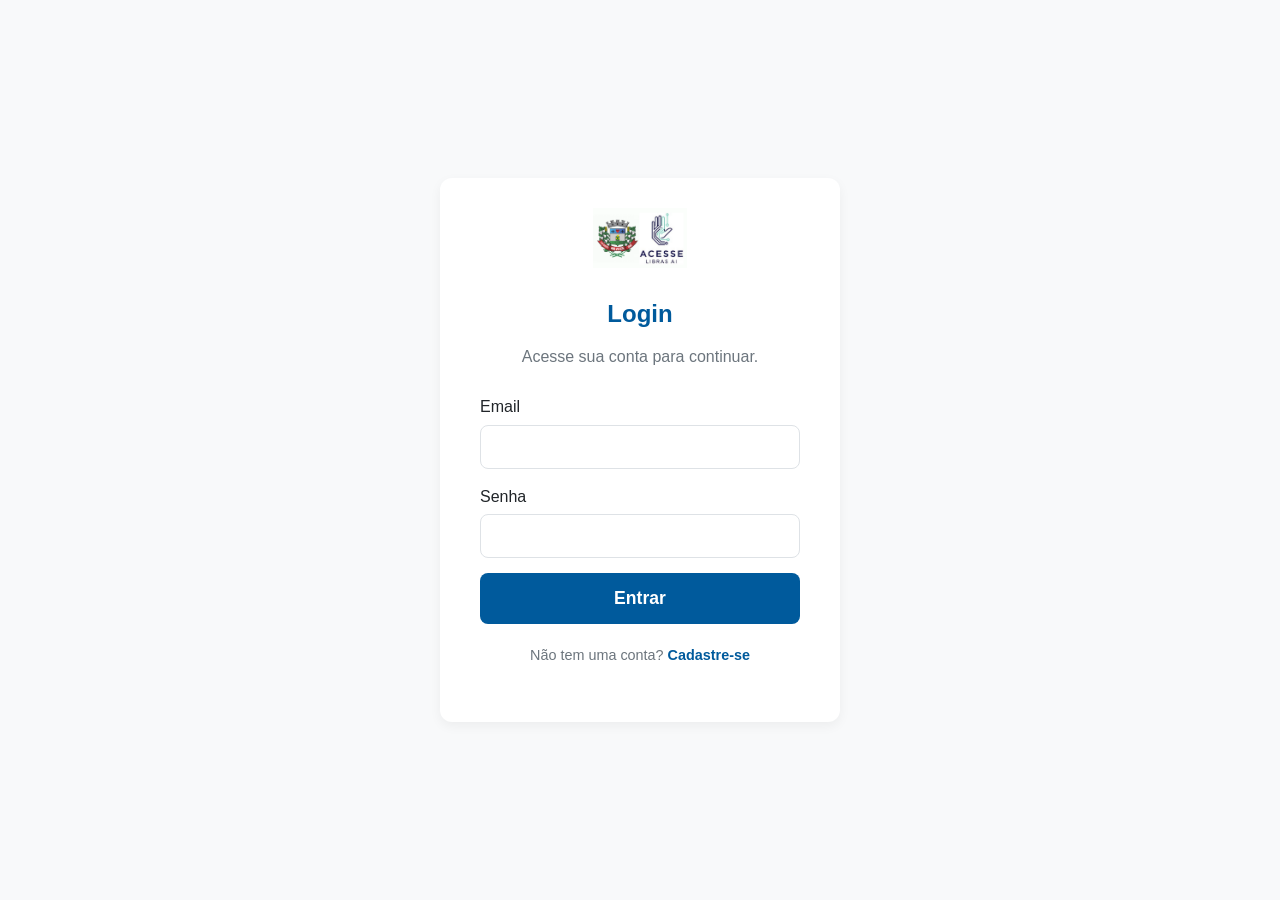
==== index.html @ 670ed62c "first commit" ====
<!DOCTYPE html>
<html lang="pt-br">
<head>
    <meta charset="UTF-8">
    <meta name="viewport" content="width=device-width, initial-scale=1.0">
    <title>Acesse Libras Rio Verde</title>
    <link rel="stylesheet" href="style.css">
    <link rel="stylesheet" href="https://cdnjs.cloudflare.com/ajax/libs/font-awesome/6.0.0-beta3/css/all.min.css">
</head>
<body>

    <div id="login-page" class="auth-container">
        <div class="auth-box">
            <img src="logo.png" alt="Brasão Rio Verde" class="logo-auth">
            <h2>Login</h2>
            <p>Acesse sua conta para continuar.</p>
            <form id="login-form">
                <div class="input-group">
                    <label for="login-email">Email</label>
                    <input type="email" id="login-email" required>
                </div>
                <div class="input-group">
                    <label for="login-password">Senha</label>
                    <input type="password" id="login-password" required>
                </div>
                <button type="submit" class="btn btn-auth">Entrar</button>
            </form>
            <p class="auth-toggle">Não tem uma conta? <a href="#" id="show-register">Cadastre-se</a></p>
        </div>
    </div>

    <div id="register-page" class="auth-container hidden">
        <div class="auth-box">
            <img src="logo.png" alt="Brasão Rio Verde" class="logo-auth">
            <h2>Cadastro</h2>
            <p>Crie sua conta para acessar os serviços.</p>
            <form id="register-form">
                <div class="input-group">
                    <label for="register-name">Nome Completo</label>
                    <input type="text" id="register-name" required>
                </div>
                <div class="input-group">
                    <label for="register-email">Email</label>
                    <input type="email" id="register-email" required>
                </div>
                <div class="input-group">
                    <label for="register-password">Senha</label>
                    <input type="password" id="register-password" required>
                </div>
                <button type="submit" class="btn btn-auth">Cadastrar</button>
            </form>
            <p class="auth-toggle">Já tem uma conta? <a href="#" id="show-login">Faça Login</a></p>
        </div>
    </div>

    <div id="app-page" class="hidden">
        <header>
            <div class="container header-content">
                <div class="logo-title">
                    <img src="logo.png" alt="Brasão Rio Verde" class="logo">
                    <h1>Acesse Libras Rio Verde</h1>
                </div>
                <button id="btn-logout" class="btn-logout">Sair</button>
            </div>
        </header>

        <main class="container">
            <div class="welcome-message">
                <h2>Olá! Como podemos ajudar hoje?</h2>
                <p>Selecione um serviço abaixo.</p>
            </div>

            <div class="service-card" id="video-call-card">
                <h3>Chamada de Emergência</h3>
                
                <div class="video-area hidden" id="video-area">
                    <div class="video-wrapper">
                        <video id="local-video" autoplay muted playsinline></video>
                        <span class="video-label">Você</span>
                    </div>
                    <div class="video-wrapper" id="remote-video-container">
                        <div id="call-ringing-status" class="video-placeholder ringing">
                            <i class="fas fa-phone-alt"></i>
                            <span>Ligando...</span>
                        </div>
                        <img id="remote-image" class="hidden" alt="Intérprete Neo">
                        <span id="interpreter-name" class="video-label hidden"></span>
                    </div>
                </div>

                <div id="call-status" class="call-status"></div>
                
                <button id="btn-call" class="btn btn-call">
                    <span class="icon">📞</span> Chamar Intérprete
                </button>
            </div>

            <div class="service-card" id="chat-card">
                <h3>Chat Rápido com IA</h3>
                <div class="chat-window" id="chat-window">
                    <div class="message bot-message">
                        <strong>Assistente IA:</strong> Olá! Estou pronto para ajudar.
                    </div>
                </div>
                <div class="chat-input-area">
                    <input type="text" id="chat-input" placeholder="Digite sua mensagem..." aria-label="Mensagem do chat">
                    <button id="btn-send" class="btn btn-send">Enviar</button>
                </div>
            </div>
        </main>

        <footer>
            <div class="container">
                <p>© 2025 - Prefeitura de Rio Verde (GO)</p>
            </div>
        </footer>
    </div>

    <script src="script.js"></script>
</body>
</html>
---- style.css ----
/* --- Variáveis de Cor (Paleta) --- */
:root {
    --primary-blue: #005a9c;
    --primary-green: #28a745;
    --accent-red: #dc3545;
    --neutral-light: #f8f9fa;
    --neutral-white: #ffffff;
    --neutral-gray: #dee2e6;
    --text-dark: #212529;
    --text-light: #6c757d;
    --shadow: 0 4px 12px rgba(0, 0, 0, 0.05);
}

/* --- Reset Básico e Estilos Globais --- */
* {
    margin: 0;
    padding: 0;
    box-sizing: border-box;
}

body {
    font-family: -apple-system, BlinkMacSystemFont, "Segoe UI", Roboto, Helvetica, Arial, sans-serif;
    line-height: 1.6;
    background-color: var(--neutral-light);
    color: var(--text-dark);
    min-height: 100vh;
}

.container {
    width: 90%;
    max-width: 900px;
    margin: 0 auto;
    padding: 20px 0;
}

.hidden {
    display: none !important; /* Classe utilitária para esconder elementos */
}

/* --- ============================ --- */
/* --- ESTILOS DE AUTENTICAÇÃO      --- */
/* --- ============================ --- */

.auth-container {
    display: flex;
    justify-content: center;
    align-items: center;
    width: 100%;
    min-height: 100vh;
    padding: 20px;
}

.auth-box {
    background: var(--neutral-white);
    padding: 30px 40px;
    border-radius: 12px;
    box-shadow: var(--shadow);
    width: 100%;
    max-width: 400px;
    text-align: center;
}

.logo-auth {
    height: 60px;
    margin-bottom: 20px;
}

.auth-box h2 {
    color: var(--primary-blue);
    margin-bottom: 10px;
}

.auth-box p {
    color: var(--text-light);
    margin-bottom: 25px;
}

.input-group {
    margin-bottom: 15px;
    text-align: left;
}

.input-group label {
    display: block;
    margin-bottom: 5px;
    font-weight: 500;
}

.input-group input {
    width: 100%;
    padding: 12px;
    font-size: 1rem;
    border: 1px solid var(--neutral-gray);
    border-radius: 8px;
}

.btn-auth {
    display: block;
    width: 100%;
    padding: 12px;
    font-size: 1.1rem;
    font-weight: bold;
    border: none;
    border-radius: 8px;
    cursor: pointer;
    background-color: var(--primary-blue);
    color: white;
    margin-top: 10px;
}

.auth-toggle {
    margin-top: 20px;
    font-size: 0.9rem;
}

.auth-toggle a {
    color: var(--primary-blue);
    font-weight: bold;
    text-decoration: none;
}

/* --- ============================ --- */
/* --- ESTILOS DA APLICAÇÃO         --- */
/* --- ============================ --- */

header {
    background-color: var(--neutral-white);
    border-bottom: 1px solid var(--neutral-gray);
    padding: 10px 0;
}

.header-content {
    display: flex;
    justify-content: space-between;
    align-items: center;
    padding: 0;
}

.logo-title {
    display: flex;
    align-items: center;
    gap: 15px;
}

.logo {
    height: 50px;
}

h1 {
    font-size: 1.5rem;
    margin: 0;
    color: var(--primary-blue);
}

.btn-logout {
    background: var(--accent-red);
    color: white;
    border: none;
    padding: 8px 12px;
    border-radius: 6px;
    font-weight: bold;
    cursor: pointer;
}

/* --- Conteúdo Principal --- */
main {
    flex-grow: 1;
}

.service-card {
    background-color: var(--neutral-white);
    border-radius: 12px;
    padding: 25px;
    margin-bottom: 20px;
    box-shadow: var(--shadow);
    border: 1px solid var(--neutral-gray);
}

.btn {
    display: block;
    width: 100%;
    padding: 15px;
    font-size: 1.1rem;
    font-weight: bold;
    text-align: center;
    border: none;
    border-radius: 8px;
    cursor: pointer;
    transition: background-color 0.2s ease, transform 0.1s ease;
}

/* --- ============================ --- */
/* --- NOVA ÁREA DE VÍDEO           --- */
/* --- ============================ --- */
.video-area {
    display: grid;
    grid-template-columns: 1fr 1fr; /* Duas colunas */
    gap: 15px;
    margin-bottom: 20px;
}

.video-wrapper {
    position: relative;
    width: 100%;
    background: #000;
    border-radius: 8px;
    overflow: hidden;
    aspect-ratio: 4 / 3; /* Proporção do vídeo */
}

#local-video {
    width: 100%;
    height: 100%;
    object-fit: cover;
    transform: scaleX(-1); /* Espelha a webcam local */
}

#remote-video-container {
    display: flex;
    justify-content: center;
    align-items: center;
    background-color: #2c3e50; /* Cor escura para o placeholder */
}

.video-placeholder {
    color: white;
    text-align: center;
}

/* Animação de "Ligando" */
.video-placeholder.ringing i {
    font-size: 2rem;
    animation: pulse 1.5s infinite ease-in-out;
}
.video-placeholder.ringing span {
    display: block;
    margin-top: 10px;
    font-size: 1.1rem;
}

@keyframes pulse {
    0% { transform: scale(1); opacity: 0.7; }
    50% { transform: scale(1.1); opacity: 1; }
    100% { transform: scale(1); opacity: 0.7; }
}

#remote-image {
    width: 100%;
    height: 100%;
    object-fit: cover;
}

.video-label {
    position: absolute;
    bottom: 5px;
    left: 10px;
    background: rgba(0, 0, 0, 0.5);
    color: white;
    padding: 2px 8px;
    border-radius: 4px;
    font-size: 0.8rem;
    font-weight: bold;
}

/* --- Status da Chamada e Botões --- */
.btn-call {
    background-color: var(--primary-green);
    color: white;
}
.btn-call.active {
    background-color: var(--accent-red);
}

.call-status {
    text-align: center;
    font-weight: bold;
    margin-top: 15px;
    padding: 10px;
    border-radius: 8px;
}
/* ... (outros estilos de call-status) ... */


/* --- ============================ --- */
/* --- SEÇÃO DO CHAT (SEM MUDANÇAS) --- */
/* --- ============================ --- */
.chat-window {
    height: 250px;
    border: 1px solid var(--neutral-gray);
    /* ... (restante do CSS do chat) ... */
    padding: 15px;
    overflow-y: auto;
    background-color: #fdfdfd;
    margin-bottom: 15px;
    display: flex;
    flex-direction: column;
    gap: 10px;
}
.message { padding: 10px 14px; border-radius: 12px; max-width: 80%; line-height: 1.4; }
.bot-message { background-color: var(--neutral-light); color: var(--text-dark); border-top-left-radius: 0; align-self: flex-start; }
.user-message { background-color: var(--primary-blue); color: white; border-top-right-radius: 0; align-self: flex-end; }
.chat-input-area { display: flex; gap: 10px; }
#chat-input { flex-grow: 1; border: 1px solid var(--neutral-gray); border-radius: 8px; padding: 12px; font-size: 1rem; }
#chat-input:focus { outline: none; border-color: var(--primary-blue); }
.btn-send { background-color: var(--primary-blue); color: white; padding: 10px 20px; font-size: 1rem; width: auto; flex-shrink: 0; border: none; border-radius: 8px; cursor: pointer;}


/* --- Rodapé --- */
footer { text-align: center; padding: 20px 0; background-color: var(--neutral-white); border-top: 1px solid var(--neutral-gray); margin-top: 20px; }
footer p { margin: 0; color: var(--text-light); font-size: 0.9rem; }

/* --- Responsividade --- */
@media (max-width: 600px) {
    .auth-box { padding: 20px; }
    .header-content { flex-direction: column; gap: 10px; text-align: center; }
    h1 { font-size: 1.2rem; }
    .logo { height: 40px; }
    .container { width: 95%; }
    .service-card { padding: 20px; }

    /* Ajusta o vídeo para layout de coluna em telas pequenas */
    .video-area {
        grid-template-columns: 1fr;
    }
}
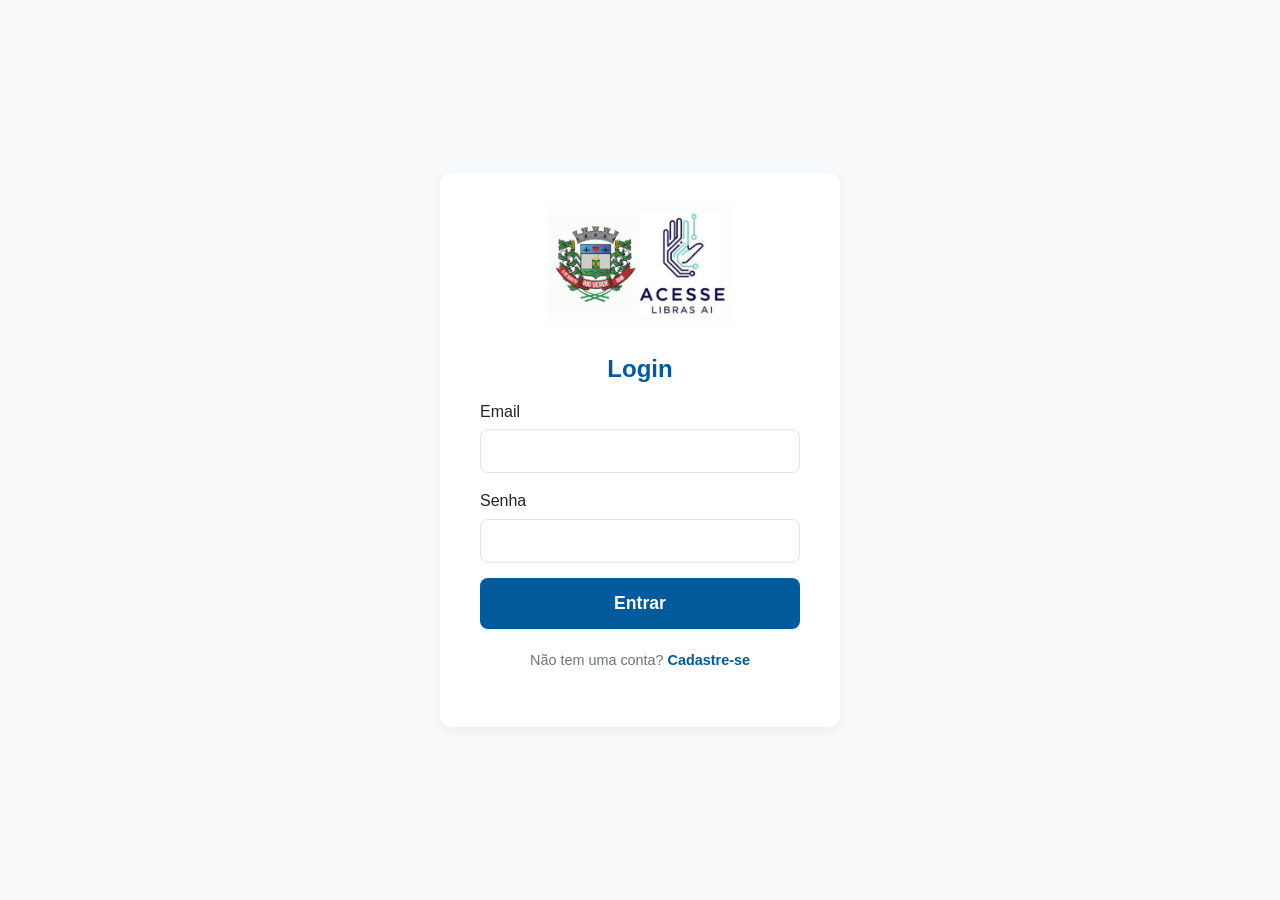
==== commit 6531a8be: "#" ====
--- a/index.html
+++ b/index.html
@@ -13,7 +13,6 @@
         <div class="auth-box">
             <img src="logo.png" alt="Brasão Rio Verde" class="logo-auth">
             <h2>Login</h2>
-            <p>Acesse sua conta para continuar.</p>
             <form id="login-form">
                 <div class="input-group">
                     <label for="login-email">Email</label>
@@ -65,9 +64,8 @@
         </header>
 
         <main class="container">
-            <div class="welcome-message">
-                <h2>Olá! Como podemos ajudar hoje?</h2>
-                <p>Selecione um serviço abaixo.</p>
+            <div class="welcome-message"> 
+                <h2>Olá! 🧏‍♂️🤟 Como podemos ajudar hoje?</h2> 
             </div>
 
             <div class="service-card" id="video-call-card">
@@ -82,8 +80,8 @@
                         <div id="call-ringing-status" class="video-placeholder ringing">
                             <i class="fas fa-phone-alt"></i>
                             <span>Ligando...</span>
-                        </div>
-                        <img id="remote-image" class="hidden" alt="Intérprete Neo">
+                            </div>
+                        <img src="neo.jpeg" id="remote-image" class="hidden" alt="Intérprete Neo">
                         <span id="interpreter-name" class="video-label hidden"></span>
                     </div>
                 </div>
@@ -99,7 +97,7 @@
                 <h3>Chat Rápido com IA</h3>
                 <div class="chat-window" id="chat-window">
                     <div class="message bot-message">
-                        <strong>Assistente IA:</strong> Olá! Estou pronto para ajudar.
+                        <strong>IANA Rio Verde:</strong> Olá! Estou pronto para ajudar.
                     </div>
                 </div>
                 <div class="chat-input-area">
--- a/style.css
+++ b/style.css
@@ -49,6 +49,11 @@
     min-height: 100vh;
     padding: 20px;
 }
+#remote-image {
+    width: 100%;
+    height: 100%;
+    object-fit: cover;
+}
 
 .auth-box {
     background: var(--neutral-white);
@@ -61,7 +66,7 @@
 }
 
 .logo-auth {
-    height: 60px;
+    height: 120px;
     margin-bottom: 20px;
 }
 
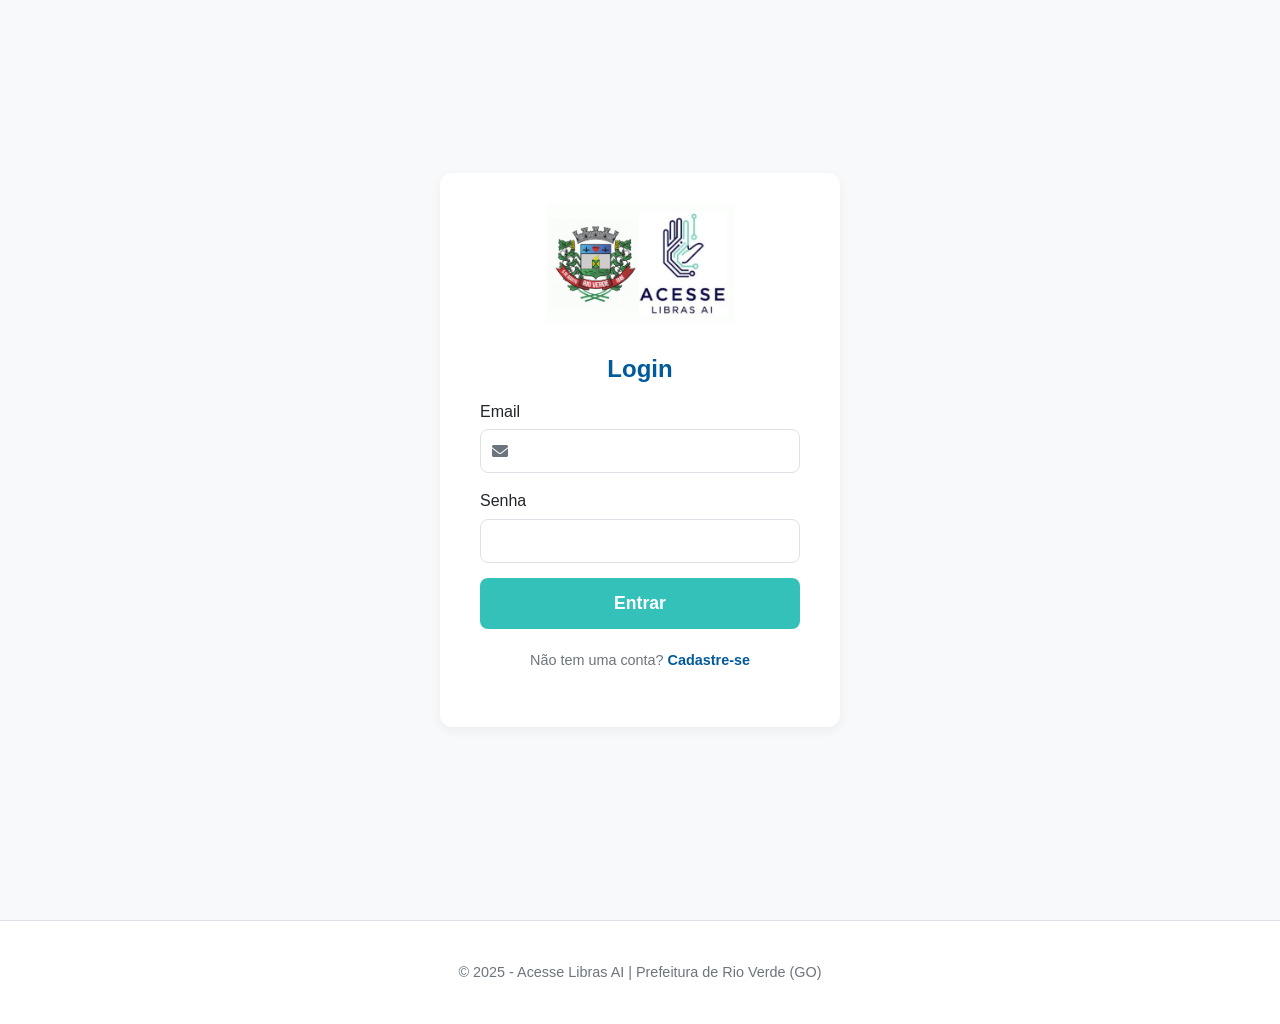
==== commit 83f35797: "UI/UX" ====
--- a/index.html
+++ b/index.html
@@ -15,9 +15,12 @@
             <h2>Login</h2>
             <form id="login-form">
                 <div class="input-group">
-                    <label for="login-email">Email</label>
+                <label for="login-email">Email</label>
+                <div class="input-with-icon">
+                    <i class="fas fa-envelope"></i>
                     <input type="email" id="login-email" required>
                 </div>
+            </div>
                 <div class="input-group">
                     <label for="login-password">Senha</label>
                     <input type="password" id="login-password" required>
@@ -102,17 +105,18 @@
                 </div>
                 <div class="chat-input-area">
                     <input type="text" id="chat-input" placeholder="Digite sua mensagem..." aria-label="Mensagem do chat">
-                    <button id="btn-send" class="btn btn-send">Enviar</button>
+                    <button id="btn-send" class="btn btn-send" aria-label="Enviar mensagem">
+                        <i class="fas fa-paper-plane"></i>
+                    </button>
                 </div>
             </div>
         </main>
 
-        <footer>
-            <div class="container">
-                <p>© 2025 - Prefeitura de Rio Verde (GO)</p>
-            </div>
-        </footer>
-    </div>
+        </div> <footer>
+        <div class="container">
+                <p>© 2025 - Acesse Libras AI | Prefeitura de Rio Verde (GO)</p>
+        </div>
+    </footer>
 
     <script src="script.js"></script>
 </body>
--- a/style.css
+++ b/style.css
@@ -1,6 +1,6 @@
-/* --- Variáveis de Cor (Paleta) --- */
 :root {
     --primary-blue: #005a9c;
+    --primary-teal: #33c1ba;
     --primary-green: #28a745;
     --accent-red: #dc3545;
     --neutral-light: #f8f9fa;
@@ -11,15 +11,14 @@
     --shadow: 0 4px 12px rgba(0, 0, 0, 0.05);
 }
 
-/* --- Reset Básico e Estilos Globais --- */
 * {
     margin: 0;
     padding: 0;
     box-sizing: border-box;
 }
-
+@import url('https://fonts.googleapis.com/css2?family=Inter:wght@400;500;700&display=swap');
 body {
-    font-family: -apple-system, BlinkMacSystemFont, "Segoe UI", Roboto, Helvetica, Arial, sans-serif;
+    font-family: 'Inter', -apple-system, BlinkMacSystemFont, "Segoe UI", Roboto, Helvetica, Arial, sans-serif;
     line-height: 1.6;
     background-color: var(--neutral-light);
     color: var(--text-dark);
@@ -34,12 +33,9 @@
 }
 
 .hidden {
-    display: none !important; /* Classe utilitária para esconder elementos */
-}
-
-/* --- ============================ --- */
-/* --- ESTILOS DE AUTENTICAÇÃO      --- */
-/* --- ============================ --- */
+    display: none !important;
+}
+
 
 .auth-container {
     display: flex;
@@ -112,7 +108,19 @@
     color: white;
     margin-top: 10px;
 }
-
+.btn-auth, 
+.btn-send {
+    background-color: var(--primary-teal);
+}
+.btn-send {
+    width: 50px;
+    flex-shrink: 0;
+    padding: 10px;
+}
+.btn-auth:hover, 
+.btn-send:hover {
+    background-color: #2b9e99;
+}
 .auth-toggle {
     margin-top: 20px;
     font-size: 0.9rem;
@@ -123,10 +131,19 @@
     font-weight: bold;
     text-decoration: none;
 }
-
-/* --- ============================ --- */
-/* --- ESTILOS DA APLICAÇÃO         --- */
-/* --- ============================ --- */
+.input-with-icon {
+    position: relative;
+}
+.input-with-icon i {
+    position: absolute;
+    left: 12px;
+    top: 50%;
+    transform: translateY(-50%);
+    color: var(--text-light);
+}
+.input-with-icon input {
+    padding-left: 40px;
+}   
 
 header {
     background-color: var(--neutral-white);
@@ -167,7 +184,6 @@
     cursor: pointer;
 }
 
-/* --- Conteúdo Principal --- */
 main {
     flex-grow: 1;
 }
@@ -178,9 +194,18 @@
     padding: 25px;
     margin-bottom: 20px;
     box-shadow: var(--shadow);
-    border: 1px solid var(--neutral-gray);
-}
-
+    border: 1px solid var(--neutral-gray);transition: transform 0.2s ease-in-out, box-shadow 0.2s ease-in-out;
+    cursor: pointer;
+}
+.service-card:hover {
+    transform: translateY(-4px);
+    box-shadow: 0 8px 20px rgba(0, 0, 0, 0.08);
+}
+.service-card#video-call-card.in-call:hover {
+    transform: none;
+    box-shadow: var(--shadow);
+    cursor: default;
+}
 .btn {
     display: block;
     width: 100%;
@@ -194,12 +219,9 @@
     transition: background-color 0.2s ease, transform 0.1s ease;
 }
 
-/* --- ============================ --- */
-/* --- NOVA ÁREA DE VÍDEO           --- */
-/* --- ============================ --- */
 .video-area {
     display: grid;
-    grid-template-columns: 1fr 1fr; /* Duas colunas */
+    grid-template-columns: 1fr 1fr;
     gap: 15px;
     margin-bottom: 20px;
 }
@@ -210,21 +232,21 @@
     background: #000;
     border-radius: 8px;
     overflow: hidden;
-    aspect-ratio: 4 / 3; /* Proporção do vídeo */
+    aspect-ratio: 4 / 3;
 }
 
 #local-video {
     width: 100%;
     height: 100%;
     object-fit: cover;
-    transform: scaleX(-1); /* Espelha a webcam local */
+    transform: scaleX(-1);
 }
 
 #remote-video-container {
     display: flex;
     justify-content: center;
     align-items: center;
-    background-color: #2c3e50; /* Cor escura para o placeholder */
+    background-color: #2c3e50;
 }
 
 .video-placeholder {
@@ -232,7 +254,6 @@
     text-align: center;
 }
 
-/* Animação de "Ligando" */
 .video-placeholder.ringing i {
     font-size: 2rem;
     animation: pulse 1.5s infinite ease-in-out;
@@ -267,7 +288,6 @@
     font-weight: bold;
 }
 
-/* --- Status da Chamada e Botões --- */
 .btn-call {
     background-color: var(--primary-green);
     color: white;
@@ -283,16 +303,10 @@
     padding: 10px;
     border-radius: 8px;
 }
-/* ... (outros estilos de call-status) ... */
-
-
-/* --- ============================ --- */
-/* --- SEÇÃO DO CHAT (SEM MUDANÇAS) --- */
-/* --- ============================ --- */
+
 .chat-window {
     height: 250px;
     border: 1px solid var(--neutral-gray);
-    /* ... (restante do CSS do chat) ... */
     padding: 15px;
     overflow-y: auto;
     background-color: #fdfdfd;
@@ -309,12 +323,9 @@
 #chat-input:focus { outline: none; border-color: var(--primary-blue); }
 .btn-send { background-color: var(--primary-blue); color: white; padding: 10px 20px; font-size: 1rem; width: auto; flex-shrink: 0; border: none; border-radius: 8px; cursor: pointer;}
 
-
-/* --- Rodapé --- */
 footer { text-align: center; padding: 20px 0; background-color: var(--neutral-white); border-top: 1px solid var(--neutral-gray); margin-top: 20px; }
 footer p { margin: 0; color: var(--text-light); font-size: 0.9rem; }
 
-/* --- Responsividade --- */
 @media (max-width: 600px) {
     .auth-box { padding: 20px; }
     .header-content { flex-direction: column; gap: 10px; text-align: center; }
@@ -322,9 +333,21 @@
     .logo { height: 40px; }
     .container { width: 95%; }
     .service-card { padding: 20px; }
-
-    /* Ajusta o vídeo para layout de coluna em telas pequenas */
     .video-area {
         grid-template-columns: 1fr;
     }
+}
+.typing-indicator span {
+    animation: blink 1.4s infinite both;
+}
+.typing-indicator span:nth-child(2) {
+    animation-delay: 0.2s;
+}
+.typing-indicator span:nth-child(3) {
+    animation-delay: 0.4s;
+}
+@keyframes blink {
+    0% { opacity: 0.2; }
+    20% { opacity: 1; }
+    100% { opacity: 0.2; }
 }
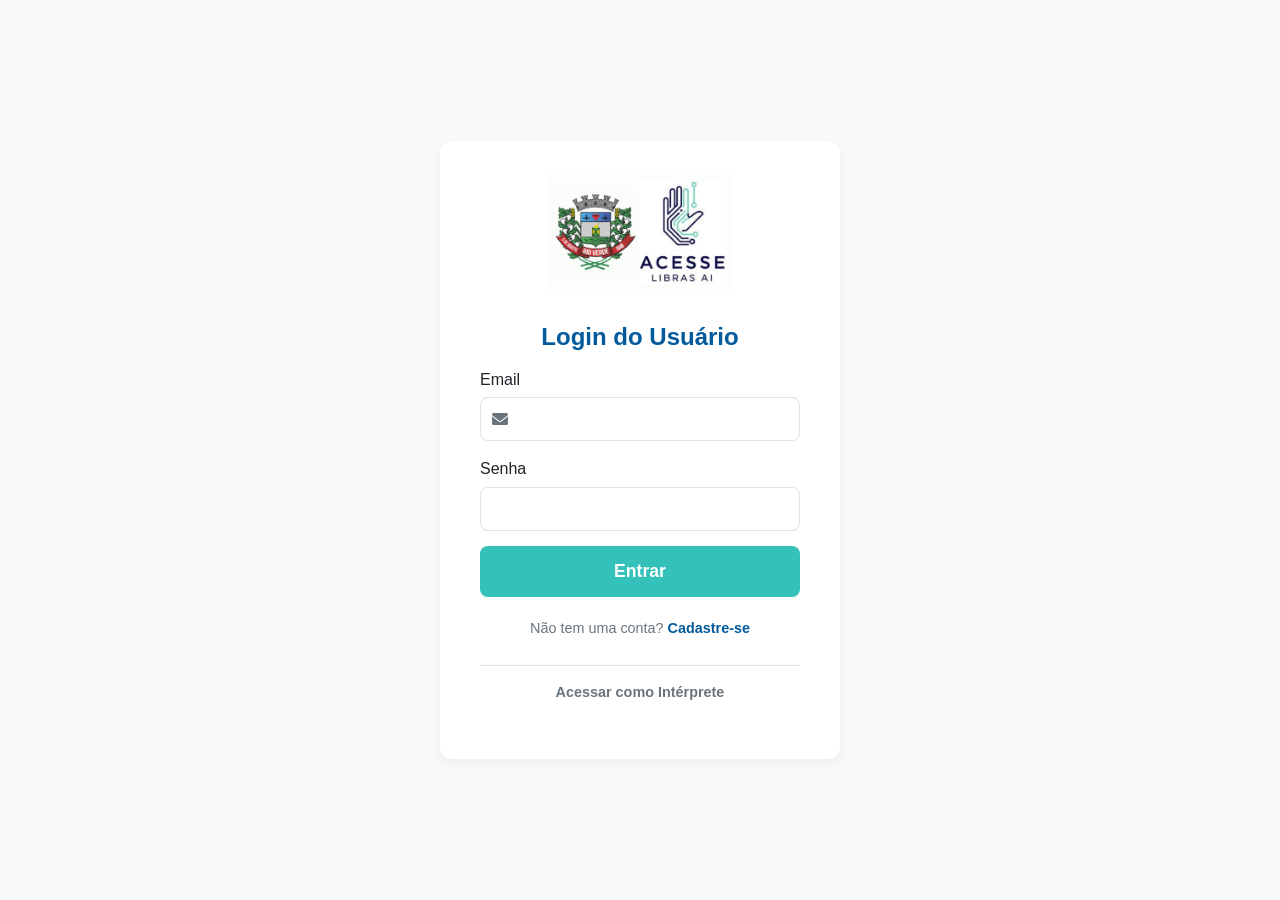
==== commit 7c66e23a: "Junção de usuário <-> intérprete" ====
--- a/index.html
+++ b/index.html
@@ -3,8 +3,8 @@
 <head>
     <meta charset="UTF-8">
     <meta name="viewport" content="width=device-width, initial-scale=1.0">
-    <title>Acesse Libras Rio Verde</title>
-    <link rel="stylesheet" href="style.css">
+    <title>Acesse Libras Rio Verde - Login</title>
+    <link rel="stylesheet" href="style.css"> 
     <link rel="stylesheet" href="https://cdnjs.cloudflare.com/ajax/libs/font-awesome/6.0.0-beta3/css/all.min.css">
 </head>
 <body>
@@ -12,7 +12,7 @@
     <div id="login-page" class="auth-container">
         <div class="auth-box">
             <img src="logo.png" alt="Brasão Rio Verde" class="logo-auth">
-            <h2>Login</h2>
+            <h2>Login do Usuário</h2>
             <form id="login-form">
                 <div class="input-group">
                 <label for="login-email">Email</label>
@@ -28,6 +28,7 @@
                 <button type="submit" class="btn btn-auth">Entrar</button>
             </form>
             <p class="auth-toggle">Não tem uma conta? <a href="#" id="show-register">Cadastre-se</a></p>
+            <p class="auth-toggle-interpreter"><a href="#" id="show-interpreter-login">Acessar como Intérprete</a></p>
         </div>
     </div>
 
@@ -55,68 +56,27 @@
         </div>
     </div>
 
-    <div id="app-page" class="hidden">
-        <header>
-            <div class="container header-content">
-                <div class="logo-title">
-                    <img src="logo.png" alt="Brasão Rio Verde" class="logo">
-                    <h1>Acesse Libras Rio Verde</h1>
-                </div>
-                <button id="btn-logout" class="btn-logout">Sair</button>
-            </div>
-        </header>
-
-        <main class="container">
-            <div class="welcome-message"> 
-                <h2>Olá! 🧏‍♂️🤟 Como podemos ajudar hoje?</h2> 
-            </div>
-
-            <div class="service-card" id="video-call-card">
-                <h3>Chamada de Emergência</h3>
-                
-                <div class="video-area hidden" id="video-area">
-                    <div class="video-wrapper">
-                        <video id="local-video" autoplay muted playsinline></video>
-                        <span class="video-label">Você</span>
-                    </div>
-                    <div class="video-wrapper" id="remote-video-container">
-                        <div id="call-ringing-status" class="video-placeholder ringing">
-                            <i class="fas fa-phone-alt"></i>
-                            <span>Ligando...</span>
-                            </div>
-                        <img src="neo.jpeg" id="remote-image" class="hidden" alt="Intérprete Neo">
-                        <span id="interpreter-name" class="video-label hidden"></span>
-                    </div>
-                </div>
-
-                <div id="call-status" class="call-status"></div>
-                
-                <button id="btn-call" class="btn btn-call">
-                    <span class="icon">📞</span> Chamar Intérprete
-                </button>
-            </div>
-
-            <div class="service-card" id="chat-card">
-                <h3>Chat Rápido com IA</h3>
-                <div class="chat-window" id="chat-window">
-                    <div class="message bot-message">
-                        <strong>IANA Rio Verde:</strong> Olá! Estou pronto para ajudar.
-                    </div>
-                </div>
-                <div class="chat-input-area">
-                    <input type="text" id="chat-input" placeholder="Digite sua mensagem..." aria-label="Mensagem do chat">
-                    <button id="btn-send" class="btn btn-send" aria-label="Enviar mensagem">
-                        <i class="fas fa-paper-plane"></i>
-                    </button>
+    <div id="interpreter-login-page" class="auth-container hidden">
+        <div class="auth-box">
+            <img src="logo.png" alt="Brasão Rio Verde" class="logo-auth">
+            <h2>Login do Intérprete</h2>
+            <form id="interpreter-login-form">
+                <div class="input-group">
+                <label for="interpreter-login-email">Email (Intérprete)</label>
+                <div class="input-with-icon">
+                    <i class="fas fa-headset"></i>
+                    <input type="email" id="interpreter-login-email" required>
                 </div>
             </div>
-        </main>
-
-        </div> <footer>
-        <div class="container">
-                <p>© 2025 - Acesse Libras AI | Prefeitura de Rio Verde (GO)</p>
+                <div class="input-group">
+                    <label for="interpreter-login-password">Senha</label>
+                    <input type="password" id="interpreter-login-password" required>
+                </div>
+                <button type="submit" class="btn btn-auth">Entrar</button>
+            </form>
+            <p class="auth-toggle"><a href="#" id="show-user-login">Acessar como Usuário</a></p>
         </div>
-    </footer>
+    </div>
 
     <script src="script.js"></script>
 </body>
--- a/style.css
+++ b/style.css
@@ -126,6 +126,18 @@
     font-size: 0.9rem;
 }
 
+.auth-toggle-interpreter {
+    margin-top: 25px;
+    font-size: 0.9rem;
+    padding-top: 15px;
+    border-top: 1px solid var(--neutral-gray);
+}
+.auth-toggle-interpreter a {
+    color: var(--text-light);
+    font-weight: bold;
+    text-decoration: none;
+}
+
 .auth-toggle a {
     color: var(--primary-blue);
     font-weight: bold;
@@ -350,4 +362,253 @@
     0% { opacity: 0.2; }
     20% { opacity: 1; }
     100% { opacity: 0.2; }
+}
+
+#interpreter-app-page .container {
+    width: 95%;
+    max-width: 1400px;
+    margin: 0 auto;
+}
+
+#interpreter-app-page header {
+    background-color: var(--neutral-white);
+    border-bottom: 1px solid var(--neutral-gray);
+    padding: 15px 0;
+}
+
+#interpreter-app-page .header-content {
+    display: flex;
+    justify-content: space-between;
+    align-items: center;
+}
+
+#interpreter-app-page .logo-title {
+    display: flex;
+    align-items: center;
+    gap: 15px;
+}
+
+#interpreter-app-page .logo {
+    height: 45px;
+}
+
+#interpreter-app-page h1, 
+#interpreter-app-page h2, 
+#interpreter-app-page h3 {
+    color: var(--primary-blue);
+    margin-bottom: 10px;
+}
+
+#interpreter-app-page h1 {
+    font-size: 1.4rem;
+}
+
+#interpreter-app-page .status-badge {
+    display: flex;
+    align-items: center;
+    gap: 8px;
+    background: #e6ffed;
+    color: var(--primary-green);
+    padding: 8px 12px;
+    border-radius: 20px;
+    font-weight: bold;
+}
+
+#interpreter-app-page .status-dot {
+    width: 10px;
+    height: 10px;
+    background-color: var(--primary-green);
+    border-radius: 50%;
+}
+
+#interpreter-app-page .main-layout {
+    display: grid;
+    grid-template-columns: 1fr 1fr;
+    gap: 25px;
+    margin-top: 25px;
+}
+
+@media (max-width: 1000px) {
+    #interpreter-app-page .main-layout {
+        grid-template-columns: 1fr;
+    }
+}
+
+#interpreter-app-page .call-panel {
+    background: var(--neutral-white);
+    border-radius: 12px;
+    padding: 25px;
+    box-shadow: var(--shadow);
+    border: 1px solid var(--neutral-gray);
+}
+
+#interpreter-app-page .call-status-box {
+    text-align: center;
+    padding: 40px 20px;
+    border: 2px dashed var(--neutral-gray);
+    border-radius: 8px;
+    color: var(--text-light);
+}
+
+#interpreter-app-page .call-status-box i {
+    font-size: 3rem;
+    margin-bottom: 15px;
+    color: var(--neutral-gray);
+}
+
+#interpreter-app-page .call-status-box .interpreter-name {
+    display: block;
+    margin-top: 20px;
+    font-size: 1.1rem;
+    color: var(--text-dark);
+}
+
+#interpreter-app-page .call-status-box.incoming {
+    border-color: var(--primary-blue);
+    background-color: #f0f6ff;
+}
+#interpreter-app-page .call-status-box.incoming i {
+    color: var(--primary-blue);
+}
+#interpreter-app-page .call-status-box.incoming .caller-id {
+    font-size: 1.1rem;
+    color: var(--text-dark);
+    display: block;
+    margin: 10px 0 20px 0;
+}
+
+#interpreter-app-page .ringing {
+    animation: ring 1s infinite ease-in-out;
+}
+@keyframes ring {
+    0% { transform: scale(0.9); }
+    50% { transform: scale(1.1); }
+    100% { transform: scale(0.9); }
+}
+
+#interpreter-app-page .video-area {
+    display: grid;
+    grid-template-columns: 1fr 1fr;
+    gap: 15px;
+    margin-bottom: 15px;
+}
+#interpreter-app-page .video-wrapper {
+    position: relative;
+    width: 100%;
+    background: #000;
+    border-radius: 8px;
+    overflow: hidden;
+    aspect-ratio: 4 / 3;
+}
+#interpreter-app-page .video-wrapper img {
+    width: 100%;
+    height: 100%;
+    object-fit: cover;
+}
+#interpreter-app-page .video-label {
+    position: absolute;
+    bottom: 5px;
+    left: 10px;
+    background: rgba(0, 0, 0, 0.5);
+    color: white;
+    padding: 2px 8px;
+    border-radius: 4px;
+    font-size: 0.8rem;
+}
+
+#interpreter-app-page .call-info {
+    display: flex;
+    justify-content: space-between;
+    align-items: center;
+    padding: 10px;
+    background: var(--neutral-light);
+    border-radius: 6px;
+    margin-bottom: 15px;
+    font-weight: bold;
+}
+
+#interpreter-app-page .tools-panel {
+    display: flex;
+    flex-direction: column;
+    gap: 20px;
+}
+
+#interpreter-app-page .tool-card {
+    background: var(--neutral-white);
+    border-radius: 12px;
+    padding: 25px;
+    box-shadow: var(--shadow);
+    border: 1px solid var(--neutral-gray);
+}
+#interpreter-app-page .tool-card h3 {
+    border-bottom: 2px solid var(--primary-blue);
+    padding-bottom: 10px;
+    margin-bottom: 15px;
+}
+
+#interpreter-app-page textarea#call-notes {
+    width: 100%;
+    height: 120px;
+    padding: 10px;
+    border: 1px solid var(--neutral-gray);
+    border-radius: 8px;
+    font-family: inherit;
+    font-size: 0.95rem;
+    margin-bottom: 10px;
+}
+
+#interpreter-app-page .summary-box {
+    background-color: #f0f6ff;
+    border: 1px solid var(--primary-blue);
+    padding: 15px;
+    margin-top: 15px;
+    border-radius: 8px;
+    font-size: 0.9rem;
+}
+
+#interpreter-app-page .shortcuts-grid {
+    display: grid;
+    grid-template-columns: 1fr 1fr;
+    gap: 10px;
+}
+
+#interpreter-app-page .btn-secondary, 
+#interpreter-app-page .btn-green, 
+#interpreter-app-page .btn-red, 
+#interpreter-app-page .btn-full, 
+#interpreter-app-page .btn-shortcut {
+    padding: 12px 20px;
+    font-size: 1rem;
+    font-weight: bold;
+    border: none;
+    border-radius: 8px;
+    cursor: pointer;
+    text-align: center;
+    transition: background-color 0.2s ease;
+}
+
+#interpreter-app-page .btn-green { background-color: var(--primary-green); color: white; }
+#interpreter-app-page .btn-red { background-color: var(--accent-red); color: white; }
+#interpreter-app-page .btn-secondary { background-color: var(--neutral-gray); color: var(--text-dark); }
+#interpreter-app-page .btn-full { width: 100%; }
+
+#interpreter-app-page .button-group {
+    display: flex;
+    gap: 10px;
+    justify-content: center;
+}
+
+#interpreter-app-page .btn-shortcut {
+    background-color: var(--neutral-light);
+    border: 1px solid var(--neutral-gray);
+    color: var(--primary-blue);
+    text-align: left;
+}
+#interpreter-app-page .btn-shortcut:hover {
+    background-color: var(--neutral-gray);
+}
+#interpreter-app-page .btn-shortcut i {
+    margin-right: 10px;
+    width: 20px;
+    text-align: center;
 }
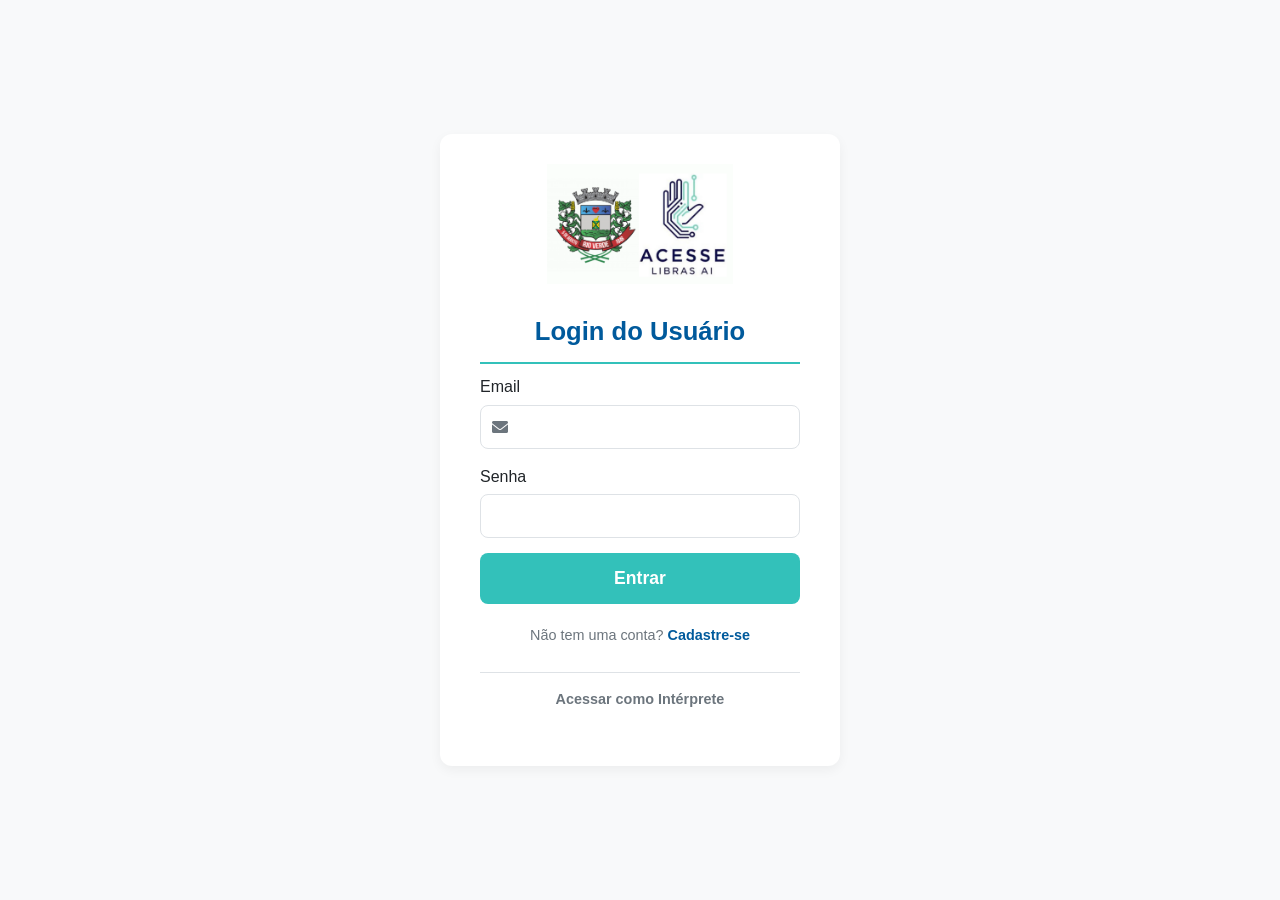
==== commit 6f7772e2: "acessibilidade" ====
--- a/index.html
+++ b/index.html
@@ -47,6 +47,32 @@
                     <input type="email" id="register-email" required>
                 </div>
                 <div class="input-group">
+                    <label for="register-cpf">CPF</label>
+                    <input type="text" id="register-cpf" placeholder="000.000.000-00" required>
+                </div>
+                <div class="input-group">
+                    <label for="register-endereco">Endereço Completo</label>
+                    <input type="text" id="register-endereco" placeholder="Ex: Rua, Número, Bairro" required>
+                </div>
+                <div class="input-group">
+                    <label for="register-cidade">Cidade</label>
+                    <input type="text" id="register-cidade" value="Rio Verde (GO)" readonly>
+                </div>
+                <div class="input-group">
+                <label for="register-disability">Qual sua principal necessidade? (Opcional)</label>
+                <div class="input-with-icon">
+                    <i class="fas fa-universal-access"></i>
+                    <select id="register-disability" style="width: 100%; padding: 12px; font-size: 1rem; border: 1px solid var(--neutral-gray); border-radius: 8px; padding-left: 40px; -webkit-appearance: none; -moz-appearance: none; appearance: none; background-color: white;">
+                        <option value="none">Prefiro não informar</option>
+                        <option value="deaf">Surdo / Deficiente Auditivo</option>
+                        <option value="blind">Cego / Baixa Visão</option>
+                        <option value="mute">Mudo</option>
+                        <option value="neuro">Neurodivergente</option>
+                        <option value="physical">Cadeirante / Mobilidade Reduzida</option>
+                    </select>
+                </div>
+            </div>
+                <div class="input-group">
                     <label for="register-password">Senha</label>
                     <input type="password" id="register-password" required>
                 </div>
--- a/style.css
+++ b/style.css
@@ -25,6 +25,43 @@
     min-height: 100vh;
 }
 
+body.dark-mode {
+    background-color: #121212;
+    color: #e0e0e0;
+}
+body.dark-mode header,
+body.dark-mode footer,
+body.dark-mode .service-card,
+body.dark-mode .auth-box {
+    background-color: #1e1e1e;
+    border-color: #333;
+}
+body.dark-mode h1,
+body.dark-mode h2,
+body.dark-mode h3 {
+    color: var(--primary-teal);
+}
+body.dark-mode .message.bot-message {
+    background-color: #333;
+    color: #e0e0e0;
+}
+body.dark-mode .message.user-message {
+    background-color: var(--primary-blue);
+    color: white;
+}
+body.dark-mode input {
+    background-color: #333;
+    border-color: #555;
+    color: #e0e0e0;
+}
+
+body.photosensitive-mode * {
+    animation: none !important;
+    transition: none !important;
+}
+body.photosensitive-mode .ringing {
+    animation: none !important;
+}
 .container {
     width: 90%;
     max-width: 900px;
@@ -94,6 +131,12 @@
     border: 1px solid var(--neutral-gray);
     border-radius: 8px;
 }
+.input-group input[readonly] {
+    background-color: var(--neutral-light);
+    color: var(--text-light);
+    cursor: not-allowed;
+}
+
 
 .btn-auth {
     display: block;
@@ -157,19 +200,22 @@
     padding-left: 40px;
 }   
 
+/* --- ESTILO DO CABEÇALHO ATUALIZADO --- */
 header {
     background-color: var(--neutral-white);
-    border-bottom: 1px solid var(--neutral-gray);
-    padding: 10px 0;
+    /* Sombra para todo o bloco do cabeçalho (título + nav) */
+    box-shadow: 0 4px 12px rgba(0, 0, 0, 0.05); 
+    /* A borda foi movida para o .header-nav */
 }
 
 .header-content {
     display: flex;
     justify-content: space-between;
     align-items: center;
-    padding: 0;
-}
-
+    padding: 10px 0; /* Padding vertical reduzido no container do logo */
+}
+
+/* Container do logo/título (dentro do .container) */
 .logo-title {
     display: flex;
     align-items: center;
@@ -185,6 +231,16 @@
     margin: 0;
     color: var(--primary-blue);
 }
+h2 {
+    color: var(--primary-blue);
+    font-size: 1.6rem;
+    margin-bottom: 20px;
+    padding-bottom: 10px;
+    border-bottom: 2px solid var(--primary-teal);
+}
+.welcome-message h2 {
+    border-bottom: none;
+}
 
 .btn-logout {
     background: var(--accent-red);
@@ -198,6 +254,7 @@
 
 main {
     flex-grow: 1;
+    /* padding-bottom foi removido */
 }
 
 .service-card {
@@ -206,18 +263,19 @@
     padding: 25px;
     margin-bottom: 20px;
     box-shadow: var(--shadow);
-    border: 1px solid var(--neutral-gray);transition: transform 0.2s ease-in-out, box-shadow 0.2s ease-in-out;
-    cursor: pointer;
-}
-.service-card:hover {
+    border: 1px solid var(--neutral-gray);
+}
+
+.service-card#emergency-card p {
+    margin-bottom: 20px;
+}
+
+.service-card#chat-card:hover {
     transform: translateY(-4px);
     box-shadow: 0 8px 20px rgba(0, 0, 0, 0.08);
-}
-.service-card#video-call-card.in-call:hover {
-    transform: none;
-    box-shadow: var(--shadow);
-    cursor: default;
-}
+    cursor: pointer;
+}
+
 .btn {
     display: block;
     width: 100%;
@@ -230,6 +288,9 @@
     cursor: pointer;
     transition: background-color 0.2s ease, transform 0.1s ease;
 }
+.btn i {
+    margin-right: 8px;
+}
 
 .video-area {
     display: grid;
@@ -300,13 +361,24 @@
     font-weight: bold;
 }
 
-.btn-call {
+.btn-call-start {
     background-color: var(--primary-green);
     color: white;
-}
-.btn-call.active {
+    font-size: 1.3rem;
+    padding: 18px;
+}
+.btn-call-start:hover {
+    background-color: #218838;
+}
+
+.btn-call-end {
     background-color: var(--accent-red);
-}
+    color: white;
+}
+.btn-call-end:hover {
+    background-color: #c82333;
+}
+
 
 .call-status {
     text-align: center;
@@ -314,7 +386,18 @@
     margin-top: 15px;
     padding: 10px;
     border-radius: 8px;
-}
+    min-height: 2.5em; 
+}
+.call-status.calling {
+    color: var(--primary-blue);
+}
+.call-status.connected {
+    color: var(--primary-green);
+}
+.call-status.error {
+    color: var(--accent-red);
+}
+
 
 .chat-window {
     height: 250px;
@@ -364,251 +447,244 @@
     100% { opacity: 0.2; }
 }
 
-#interpreter-app-page .container {
-    width: 95%;
-    max-width: 1400px;
-    margin: 0 auto;
-}
-
-#interpreter-app-page header {
-    background-color: var(--neutral-white);
-    border-bottom: 1px solid var(--neutral-gray);
-    padding: 15px 0;
-}
-
-#interpreter-app-page .header-content {
-    display: flex;
-    justify-content: space-between;
-    align-items: center;
-}
-
-#interpreter-app-page .logo-title {
-    display: flex;
-    align-items: center;
-    gap: 15px;
-}
-
-#interpreter-app-page .logo {
-    height: 45px;
-}
-
-#interpreter-app-page h1, 
-#interpreter-app-page h2, 
-#interpreter-app-page h3 {
-    color: var(--primary-blue);
-    margin-bottom: 10px;
-}
-
-#interpreter-app-page h1 {
-    font-size: 1.4rem;
-}
-
-#interpreter-app-page .status-badge {
-    display: flex;
-    align-items: center;
-    gap: 8px;
-    background: #e6ffed;
-    color: var(--primary-green);
-    padding: 8px 12px;
-    border-radius: 20px;
-    font-weight: bold;
-}
-
-#interpreter-app-page .status-dot {
-    width: 10px;
-    height: 10px;
-    background-color: var(--primary-green);
-    border-radius: 50%;
-}
-
-#interpreter-app-page .main-layout {
-    display: grid;
-    grid-template-columns: 1fr 1fr;
-    gap: 25px;
-    margin-top: 25px;
-}
-
-@media (max-width: 1000px) {
-    #interpreter-app-page .main-layout {
-        grid-template-columns: 1fr;
-    }
-}
-
-#interpreter-app-page .call-panel {
-    background: var(--neutral-white);
-    border-radius: 12px;
-    padding: 25px;
-    box-shadow: var(--shadow);
-    border: 1px solid var(--neutral-gray);
-}
-
-#interpreter-app-page .call-status-box {
-    text-align: center;
-    padding: 40px 20px;
-    border: 2px dashed var(--neutral-gray);
-    border-radius: 8px;
+/* ... (Estilos do Intérprete omitidos para brevidade) ... */
+
+
+/* ESTILOS PARA FORMULÁRIOS DE USUÁRIO (FAQ E AGENDA) */
+
+.service-card h3 {
+    color: var(--primary-blue);
+    margin-bottom: 5px;
+}
+
+.service-card h3 i {
+    margin-right: 8px;
+    color: var(--primary-blue);
+}
+
+.service-card p {
     color: var(--text-light);
-}
-
-#interpreter-app-page .call-status-box i {
-    font-size: 3rem;
+    margin-bottom: 20px;
+    font-size: 0.95rem;
+}
+
+.service-card form .input-group {
     margin-bottom: 15px;
-    color: var(--neutral-gray);
-}
-
-#interpreter-app-page .call-status-box .interpreter-name {
+}
+
+.service-card form .input-group label {
     display: block;
-    margin-top: 20px;
-    font-size: 1.1rem;
+    margin-bottom: 5px;
+    font-weight: 500;
     color: var(--text-dark);
 }
 
-#interpreter-app-page .call-status-box.incoming {
-    border-color: var(--primary-blue);
-    background-color: #f0f6ff;
-}
-#interpreter-app-page .call-status-box.incoming i {
-    color: var(--primary-blue);
-}
-#interpreter-app-page .call-status-box.incoming .caller-id {
-    font-size: 1.1rem;
-    color: var(--text-dark);
-    display: block;
-    margin: 10px 0 20px 0;
-}
-
-#interpreter-app-page .ringing {
-    animation: ring 1s infinite ease-in-out;
-}
-@keyframes ring {
-    0% { transform: scale(0.9); }
-    50% { transform: scale(1.1); }
-    100% { transform: scale(0.9); }
-}
-
-#interpreter-app-page .video-area {
-    display: grid;
-    grid-template-columns: 1fr 1fr;
-    gap: 15px;
-    margin-bottom: 15px;
-}
-#interpreter-app-page .video-wrapper {
-    position: relative;
-    width: 100%;
-    background: #000;
-    border-radius: 8px;
-    overflow: hidden;
-    aspect-ratio: 4 / 3;
-}
-#interpreter-app-page .video-wrapper img {
-    width: 100%;
-    height: 100%;
-    object-fit: cover;
-}
-#interpreter-app-page .video-label {
-    position: absolute;
-    bottom: 5px;
-    left: 10px;
-    background: rgba(0, 0, 0, 0.5);
-    color: white;
-    padding: 2px 8px;
-    border-radius: 4px;
-    font-size: 0.8rem;
-}
-
-#interpreter-app-page .call-info {
-    display: flex;
-    justify-content: space-between;
-    align-items: center;
-    padding: 10px;
-    background: var(--neutral-light);
-    border-radius: 6px;
-    margin-bottom: 15px;
-    font-weight: bold;
-}
-
-#interpreter-app-page .tools-panel {
-    display: flex;
-    flex-direction: column;
-    gap: 20px;
-}
-
-#interpreter-app-page .tool-card {
-    background: var(--neutral-white);
-    border-radius: 12px;
-    padding: 25px;
-    box-shadow: var(--shadow);
-    border: 1px solid var(--neutral-gray);
-}
-#interpreter-app-page .tool-card h3 {
-    border-bottom: 2px solid var(--primary-blue);
-    padding-bottom: 10px;
-    margin-bottom: 15px;
-}
-
-#interpreter-app-page textarea#call-notes {
-    width: 100%;
-    height: 120px;
-    padding: 10px;
+.service-card form input[type="text"],
+.service-card form input[type="date"],
+.service-card form input[type="time"],
+.service-card form select,
+.service-card form textarea {
+    width: 100%;
+    padding: 12px;
+    font-size: 1rem;
     border: 1px solid var(--neutral-gray);
     border-radius: 8px;
     font-family: inherit;
+    background-color: #fdfdfd;
+}
+
+.service-card form input:focus,
+.service-card form select:focus,
+.service-card form textarea:focus {
+    outline: none;
+    border-color: var(--primary-blue);
+    box-shadow: 0 0 0 2px rgba(0, 90, 156, 0.1);
+}
+
+.service-card form textarea {
+    resize: vertical;
+    min-height: 80px;
+}
+
+.btn-primary {
+    background-color: var(--primary-blue);
+    color: white;
+}
+.btn-primary:hover {
+    background-color: #004a80;
+}
+
+.form-row {
+    display: grid;
+    grid-template-columns: 1fr 1fr 1fr;
+    gap: 15px;
+}
+
+@media (max-width: 700px) {
+    .form-row {
+        grid-template-columns: 1fr; 
+    }
+}
+
+/* ESTILOS PARA CURSOS E NOTÍCIAS */
+
+.course-list, .news-list {
+    display: flex;
+    flex-direction: column;
+    gap: 20px;
+    margin-top: 15px;
+}
+
+.course-item, .news-item {
+    border: 1px solid var(--neutral-gray);
+    border-radius: 8px;
+    padding: 15px;
+    background-color: var(--neutral-light);
+}
+
+.course-item h4, .news-item h4 {
+    color: var(--primary-blue);
+    margin-bottom: 5px;
+}
+
+.course-description, .news-summary {
+    color: var(--text-dark);
+    margin-bottom: 15px;
     font-size: 0.95rem;
-    margin-bottom: 10px;
-}
-
-#interpreter-app-page .summary-box {
-    background-color: #f0f6ff;
-    border: 1px solid var(--primary-blue);
-    padding: 15px;
-    margin-top: 15px;
-    border-radius: 8px;
+    line-height: 1.5;
+}
+
+.accessibility-tags {
+    display: flex;
+    flex-wrap: wrap;
+    gap: 8px;
+}
+
+.tag {
+    font-size: 0.8rem;
+    font-weight: bold;
+    padding: 5px 10px;
+    border-radius: 20px;
+    display: inline-flex;
+    align-items: center;
+    gap: 5px;
+}
+
+.tag i {
     font-size: 0.9rem;
 }
 
-#interpreter-app-page .shortcuts-grid {
-    display: grid;
-    grid-template-columns: 1fr 1fr;
-    gap: 10px;
-}
-
-#interpreter-app-page .btn-secondary, 
-#interpreter-app-page .btn-green, 
-#interpreter-app-page .btn-red, 
-#interpreter-app-page .btn-full, 
-#interpreter-app-page .btn-shortcut {
-    padding: 12px 20px;
-    font-size: 1rem;
-    font-weight: bold;
+.tag-libras {
+    background-color: #e0f0ff; 
+    color: #005a9c;
+}
+
+.tag-audio {
+    background-color: #e6ffed;
+    color: #217a3a;
+}
+
+.accessibility-level {
+    font-size: 0.9rem;
+    font-weight: bold;
+    display: inline-flex;
+    align-items: center;
+    gap: 8px;
+}
+
+.accessibility-level.level-high {
+    color: var(--primary-green);
+}
+.accessibility-level.level-medium {
+    color: #E67E22; 
+}
+.accessibility-level.level-low {
+    color: var(--accent-red);
+}
+
+
+/* --- ESTILOS DE PÁGINA E NAVEGAÇÃO (ATUALIZADOS) --- */
+
+.page {
+    display: none;
+}
+.page.active {
+    display: block;
+    animation: fadeIn 0.3s ease-in-out;
+}
+@keyframes fadeIn {
+    from { opacity: 0; transform: translateY(10px); }
+    to { opacity: 1; transform: translateY(0); }
+}
+
+/* Nova Barra de Navegação (Cabeçalho) */
+.header-nav {
+    width: 100%;
+    border-top: 1px solid var(--neutral-gray);
+    border-bottom: 1px solid var(--neutral-gray);
+    background-color: var(--neutral-white);
+}
+.nav-container {
+    display: flex;
+    justify-content: space-around;
+    padding: 0; /* Remove padding do container da nav */
+}
+
+.nav-button-header {
+    flex: 1;
+    background: none;
     border: none;
-    border-radius: 8px;
+    border-bottom: 3px solid transparent; /* Indicador inativo */
+    padding: 15px 10px;
     cursor: pointer;
-    text-align: center;
-    transition: background-color 0.2s ease;
-}
-
-#interpreter-app-page .btn-green { background-color: var(--primary-green); color: white; }
-#interpreter-app-page .btn-red { background-color: var(--accent-red); color: white; }
-#interpreter-app-page .btn-secondary { background-color: var(--neutral-gray); color: var(--text-dark); }
-#interpreter-app-page .btn-full { width: 100%; }
-
-#interpreter-app-page .button-group {
-    display: flex;
-    gap: 10px;
+    
+    color: var(--text-light);
+    font-weight: bold;
+    font-size: 0.95rem;
+    
+    display: inline-flex;
+    align-items: center;
     justify-content: center;
-}
-
-#interpreter-app-page .btn-shortcut {
+    gap: 8px;
+    
+    transition: color 0.2s ease, border-color 0.2s ease;
+}
+
+.nav-button-header i {
+    font-size: 1.1rem;
+}
+
+.nav-button-header:hover {
+    color: var(--primary-blue);
+}
+
+.nav-button-header.active {
+    color: var(--primary-blue);
+    border-bottom-color: var(--primary-blue); /* Indicador ativo */
+}
+
+
+/* Adicionar ao final de style.css */
+
+/* Estilos para os controles de acessibilidade no header */
+.accessibility-controls {
+    display: flex;
+    gap: 8px;
+}
+.accessibility-controls button {
     background-color: var(--neutral-light);
     border: 1px solid var(--neutral-gray);
     color: var(--primary-blue);
-    text-align: left;
-}
-#interpreter-app-page .btn-shortcut:hover {
+    width: 40px;
+    height: 40px;
+    border-radius: 50%;
+    cursor: pointer;
+    font-weight: bold;
+    font-size: 1rem;
+    display: flex;
+    align-items: center;
+    justify-content: center;
+}
+.accessibility-controls button:hover {
     background-color: var(--neutral-gray);
 }
-#interpreter-app-page .btn-shortcut i {
-    margin-right: 10px;
-    width: 20px;
-    text-align: center;
-}
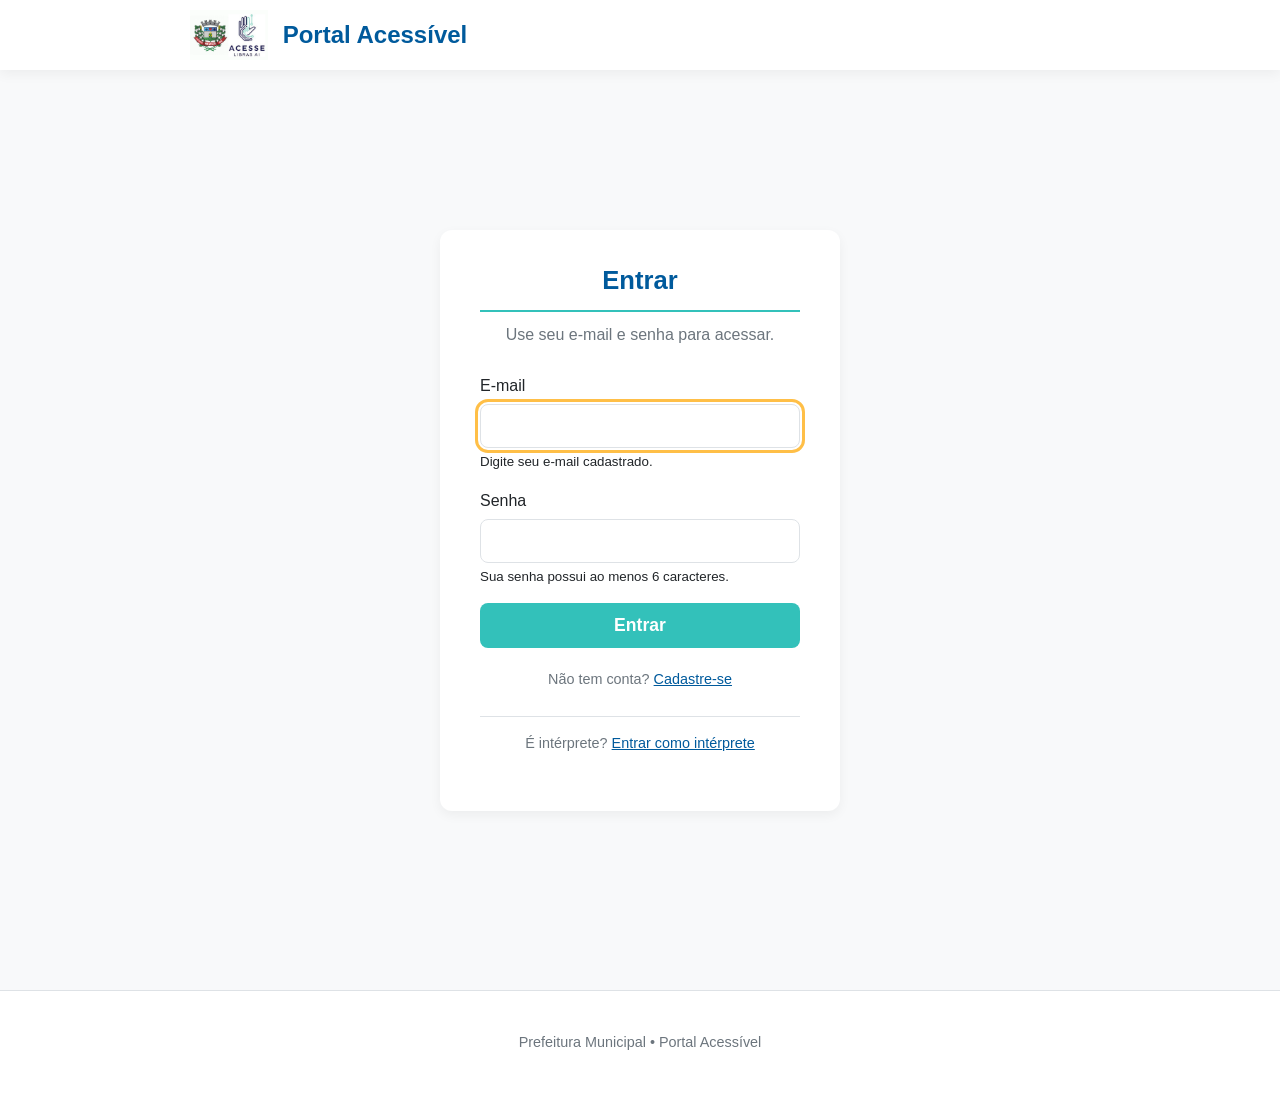
==== commit 3f67f651: "#" ====
--- a/index.html
+++ b/index.html
@@ -1,109 +1,133 @@
-<!DOCTYPE html>
-<html lang="pt-br">
+<!doctype html>
+<html lang="pt-BR">
 <head>
-    <meta charset="UTF-8">
-    <meta name="viewport" content="width=device-width, initial-scale=1.0">
-    <title>Acesse Libras Rio Verde - Login</title>
-    <link rel="stylesheet" href="style.css"> 
-    <link rel="stylesheet" href="https://cdnjs.cloudflare.com/ajax/libs/font-awesome/6.0.0-beta3/css/all.min.css">
+  <meta charset="utf-8" />
+  <meta name="viewport" content="width=device-width, initial-scale=1" />
+  <title>Portal Acessível - Autenticação</title>
+  <link rel="stylesheet" href="style.css" />
 </head>
 <body>
 
-    <div id="login-page" class="auth-container">
-        <div class="auth-box">
-            <img src="logo.png" alt="Brasão Rio Verde" class="logo-auth">
-            <h2>Login do Usuário</h2>
-            <form id="login-form">
-                <div class="input-group">
-                <label for="login-email">Email</label>
-                <div class="input-with-icon">
-                    <i class="fas fa-envelope"></i>
-                    <input type="email" id="login-email" required>
-                </div>
-            </div>
-                <div class="input-group">
-                    <label for="login-password">Senha</label>
-                    <input type="password" id="login-password" required>
-                </div>
-                <button type="submit" class="btn btn-auth">Entrar</button>
-            </form>
-            <p class="auth-toggle">Não tem uma conta? <a href="#" id="show-register">Cadastre-se</a></p>
-            <p class="auth-toggle-interpreter"><a href="#" id="show-interpreter-login">Acessar como Intérprete</a></p>
+  <header role="banner">
+    <div class="container header-content" aria-label="Cabeçalho">
+      <div class="logo-title">
+        <img class="logo" src="logo.png" alt="Logo do Portal Acessível" />
+        <h1>Portal Acessível</h1>
+      </div>
+    </div>
+  </header>
+
+  <main id="conteudo" role="main" class="auth-container" tabindex="-1">
+    <section id="login-page" aria-labelledby="login-title" class="auth-box">
+      <h2 id="login-title">Entrar</h2>
+      <p>Use seu e-mail e senha para acessar.</p>
+
+      <div id="login-status" class="visually-hidden" role="status" aria-live="polite"></div>
+      <div id="login-error" class="visually-hidden" role="alert" aria-live="assertive"></div>
+
+      <form id="login-form" novalidate>
+        <div class="input-group">
+          <label for="login-email">E-mail</label>
+          <input id="login-email" name="login-email" type="email" inputmode="email" autocomplete="email" required aria-describedby="login-email-hint" />
+          <small id="login-email-hint">Digite seu e-mail cadastrado.</small>
         </div>
+
+        <div class="input-group">
+          <label for="login-password">Senha</label>
+          <input id="login-password" name="login-password" type="password" autocomplete="current-password" required aria-describedby="login-password-hint" />
+          <small id="login-password-hint">Sua senha possui ao menos 6 caracteres.</small>
+        </div>
+
+        <button class="btn-auth" type="submit">Entrar</button>
+      </form>
+
+      <div class="auth-toggle">
+        <p>Não tem conta? <button id="show-register" type="button" class="linklike">Cadastre-se</button></p>
+      </div>
+
+      <div class="auth-toggle-interpreter" aria-label="Acesso para intérpretes">
+        <p>É intérprete? <button id="show-interpreter-login" type="button" class="linklike">Entrar como intérprete</button></p>
+      </div>
+    </section>
+
+    <section id="register-page" aria-labelledby="register-title" class="auth-box hidden">
+      <h2 id="register-title">Cadastro</h2>
+      <p>Crie sua conta de usuário.</p>
+
+      <div id="register-status" class="visually-hidden" role="status" aria-live="polite"></div>
+      <div id="register-error" class="visually-hidden" role="alert" aria-live="assertive"></div>
+
+      <form id="register-form" novalidate>
+        <div class="input-group">
+          <label for="register-name">Nome completo</label>
+          <input id="register-name" name="register-name" type="text" autocomplete="name" required />
+        </div>
+
+        <div class="input-group">
+          <label for="register-email">E-mail</label>
+          <input id="register-email" name="register-email" type="email" inputmode="email" autocomplete="email" required />
+        </div>
+
+        <div class="input-group">
+          <label for="register-password">Senha</label>
+          <input id="register-password" name="register-password" type="password" autocomplete="new-password" minlength="6" required />
+        </div>
+
+        <div class="input-group">
+          <label for="register-disability">Preferência de acessibilidade</label>
+          <select id="register-disability" name="register-disability" aria-describedby="register-disability-hint">
+            <option value="">Selecione (opcional)</option>
+            <option value="deaf">Surdez</option>
+            <option value="blind">Cegueira/Baixa visão</option>
+            <option value="physical">Deficiência física</option>
+            <option value="neuro">Neurodivergência</option>
+            <option value="mute">Mudez</option>
+            <option value="none">Nenhuma</option>
+          </select>
+          <small id="register-disability-hint">Usado para ajustar recursos visuais e de navegação.</small>
+        </div>
+
+        <button class="btn-auth" type="submit">Cadastrar</button>
+      </form>
+
+      <div class="auth-toggle">
+        <p>Já possui conta? <button id="show-login" type="button" class="linklike">Fazer login</button></p>
+      </div>
+    </section>
+
+    <section id="interpreter-login-page" aria-labelledby="interpreter-title" class="auth-box hidden">
+      <h2 id="interpreter-title">Login de Intérprete</h2>
+      <p>Acesso dedicado a profissionais intérpretes.</p>
+
+      <div id="interpreter-status" class="visually-hidden" role="status" aria-live="polite"></div>
+      <div id="interpreter-error" class="visually-hidden" role="alert" aria-live="assertive"></div>
+
+      <form id="interpreter-login-form" novalidate>
+        <div class="input-group">
+          <label for="interpreter-login-email">E-mail</label>
+          <input id="interpreter-login-email" name="interpreter-login-email" type="email" inputmode="email" autocomplete="email" required />
+        </div>
+
+        <div class="input-group">
+          <label for="interpreter-login-password">Senha</label>
+          <input id="interpreter-login-password" name="interpreter-login-password" type="password" autocomplete="current-password" required />
+        </div>
+
+        <button class="btn-auth" type="submit">Entrar como intérprete</button>
+      </form>
+
+      <div class="auth-toggle">
+        <p>Voltar ao login de usuário? <button id="show-user-login" type="button" class="linklike">Acessar</button></p>
+      </div>
+    </section>
+  </main>
+
+  <footer role="contentinfo">
+    <div class="container">
+      <p>Prefeitura Municipal • Portal Acessível</p>
     </div>
+  </footer>
 
-    <div id="register-page" class="auth-container hidden">
-        <div class="auth-box">
-            <img src="logo.png" alt="Brasão Rio Verde" class="logo-auth">
-            <h2>Cadastro</h2>
-            <p>Crie sua conta para acessar os serviços.</p>
-            <form id="register-form">
-                <div class="input-group">
-                    <label for="register-name">Nome Completo</label>
-                    <input type="text" id="register-name" required>
-                </div>
-                <div class="input-group">
-                    <label for="register-email">Email</label>
-                    <input type="email" id="register-email" required>
-                </div>
-                <div class="input-group">
-                    <label for="register-cpf">CPF</label>
-                    <input type="text" id="register-cpf" placeholder="000.000.000-00" required>
-                </div>
-                <div class="input-group">
-                    <label for="register-endereco">Endereço Completo</label>
-                    <input type="text" id="register-endereco" placeholder="Ex: Rua, Número, Bairro" required>
-                </div>
-                <div class="input-group">
-                    <label for="register-cidade">Cidade</label>
-                    <input type="text" id="register-cidade" value="Rio Verde (GO)" readonly>
-                </div>
-                <div class="input-group">
-                <label for="register-disability">Qual sua principal necessidade? (Opcional)</label>
-                <div class="input-with-icon">
-                    <i class="fas fa-universal-access"></i>
-                    <select id="register-disability" style="width: 100%; padding: 12px; font-size: 1rem; border: 1px solid var(--neutral-gray); border-radius: 8px; padding-left: 40px; -webkit-appearance: none; -moz-appearance: none; appearance: none; background-color: white;">
-                        <option value="none">Prefiro não informar</option>
-                        <option value="deaf">Surdo / Deficiente Auditivo</option>
-                        <option value="blind">Cego / Baixa Visão</option>
-                        <option value="mute">Mudo</option>
-                        <option value="neuro">Neurodivergente</option>
-                        <option value="physical">Cadeirante / Mobilidade Reduzida</option>
-                    </select>
-                </div>
-            </div>
-                <div class="input-group">
-                    <label for="register-password">Senha</label>
-                    <input type="password" id="register-password" required>
-                </div>
-                <button type="submit" class="btn btn-auth">Cadastrar</button>
-            </form>
-            <p class="auth-toggle">Já tem uma conta? <a href="#" id="show-login">Faça Login</a></p>
-        </div>
-    </div>
-
-    <div id="interpreter-login-page" class="auth-container hidden">
-        <div class="auth-box">
-            <img src="logo.png" alt="Brasão Rio Verde" class="logo-auth">
-            <h2>Login do Intérprete</h2>
-            <form id="interpreter-login-form">
-                <div class="input-group">
-                <label for="interpreter-login-email">Email (Intérprete)</label>
-                <div class="input-with-icon">
-                    <i class="fas fa-headset"></i>
-                    <input type="email" id="interpreter-login-email" required>
-                </div>
-            </div>
-                <div class="input-group">
-                    <label for="interpreter-login-password">Senha</label>
-                    <input type="password" id="interpreter-login-password" required>
-                </div>
-                <button type="submit" class="btn btn-auth">Entrar</button>
-            </form>
-            <p class="auth-toggle"><a href="#" id="show-user-login">Acessar como Usuário</a></p>
-        </div>
-    </div>
-
-    <script src="script.js"></script>
+  <script src="script.js" defer></script>
 </body>
-</html>+</html>
--- a/style.css
+++ b/style.css
@@ -688,3 +688,69 @@
 .accessibility-controls button:hover {
     background-color: var(--neutral-gray);
 }
+/* Acessibilidade: elementos apenas visuais para leitores de tela */
+.visually-hidden,
+.sr-only {
+  position: absolute !important;
+  width: 1px !important;
+  height: 1px !important;
+  padding: 0 !important;
+  margin: -1px !important;
+  overflow: hidden !important;
+  clip: rect(0 0 0 0) !important;
+  white-space: nowrap !important;
+  border: 0 !important;
+}
+
+
+/* Foco visível para todos os interativos */
+a:focus-visible,
+button:focus-visible,
+input:focus-visible,
+select:focus-visible,
+textarea:focus-visible {
+  outline: 3px solid #ffbf47;
+  outline-offset: 2px;
+}
+
+/* Botões estilo link (usados nos toggles) */
+.linklike {
+  background: none;
+  border: none;
+  padding: 0;
+  color: var(--primary-blue);
+  font: inherit;
+  text-decoration: underline;
+  cursor: pointer;
+}
+
+/* Reduzir movimento quando preferido */
+@media (prefers-reduced-motion: reduce) {
+  * {
+    animation: none !important;
+    transition: none !important;
+    scroll-behavior: auto !important;
+  }
+}
+
+/* Alto contraste: reforçar bordas e cores-chave */
+@media (prefers-contrast: more) {
+  .btn,
+  .btn-auth,
+  .btn-primary,
+  .nav-button-header {
+    border: 2px solid currentColor;
+  }
+  .service-card,
+  .auth-box,
+  .chat-window,
+  input, select, textarea {
+    border: 2px solid #333;
+    background: #fff;
+  }
+}
+
+/* Região de chat como log acessível */
+#chat-window[role="log"] {
+  padding-top: 18px;
+}
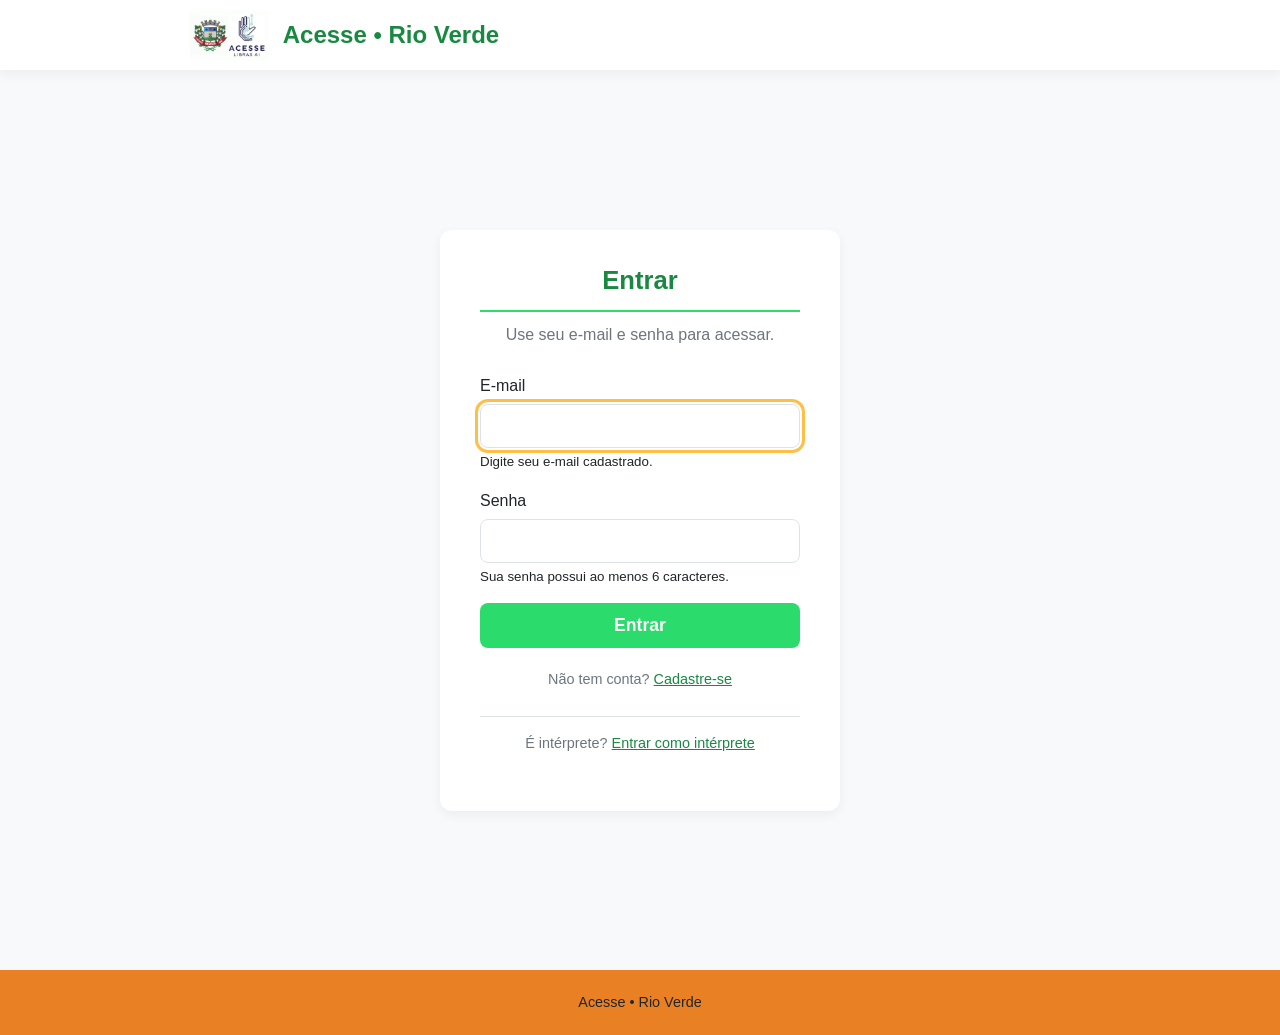
==== commit f8fc913e: "design" ====
--- a/index.html
+++ b/index.html
@@ -3,7 +3,7 @@
 <head>
   <meta charset="utf-8" />
   <meta name="viewport" content="width=device-width, initial-scale=1" />
-  <title>Portal Acessível - Autenticação</title>
+  <title>Acesse • Rio Verde - Login</title>
   <link rel="stylesheet" href="style.css" />
 </head>
 <body>
@@ -11,8 +11,8 @@
   <header role="banner">
     <div class="container header-content" aria-label="Cabeçalho">
       <div class="logo-title">
-        <img class="logo" src="logo.png" alt="Logo do Portal Acessível" />
-        <h1>Portal Acessível</h1>
+        <img class="logo" src="logo.png" alt="Logo do Acesse • Rio Verde" />
+        <h1>Acesse • Rio Verde</h1>
       </div>
     </div>
   </header>
@@ -124,7 +124,7 @@
 
   <footer role="contentinfo">
     <div class="container">
-      <p>Prefeitura Municipal • Portal Acessível</p>
+      <p>Acesse • Rio Verde</p>
     </div>
   </footer>
 
--- a/style.css
+++ b/style.css
@@ -1,6 +1,6 @@
 :root {
-    --primary-blue: #005a9c;
-    --primary-teal: #33c1ba;
+    --primary-blue: #198942;
+    --primary-teal: #2bdb6b;
     --primary-green: #28a745;
     --accent-red: #dc3545;
     --neutral-light: #f8f9fa;
@@ -32,13 +32,15 @@
 body.dark-mode header,
 body.dark-mode footer,
 body.dark-mode .service-card,
-body.dark-mode .auth-box {
+body.dark-mode .auth-box,
+body.dark-mode .header-nav {
     background-color: #1e1e1e;
     border-color: #333;
 }
 body.dark-mode h1,
 body.dark-mode h2,
-body.dark-mode h3 {
+body.dark-mode h3,
+body.dark-mode label {
     color: var(--primary-teal);
 }
 body.dark-mode .message.bot-message {
@@ -61,6 +63,76 @@
 }
 body.photosensitive-mode .ringing {
     animation: none !important;
+}
+body.dark-mode input,
+body.dark-mode textarea,
+body.dark-mode select {
+    background-color: #333;
+    border-color: #555;
+    color: #e0e0e0;
+}
+
+body.dark-mode .nav-button-header {
+    color: #b0b0b0; /* Cor para abas inativas (cinza claro) */
+}
+
+body.dark-mode .nav-button-header:hover {
+    color: var(--primary-teal); /* Cor ao passar o mouse */
+}
+
+body.dark-mode .nav-button-header.active {
+    color: var(--primary-teal); /* Cor da aba ativa (azul-petróleo brilhante) */
+    border-bottom-color: var(--primary-teal); /* Cor da borda da aba ativa */
+}
+
+/* Adicione isto ao final do style.css */
+
+/* Correção para Cards de Cursos/Notícias no Modo Escuro */
+body.dark-mode .course-item,
+body.dark-mode .news-item {
+    background-color: #333; /* Fundo cinza-escuro para o item interno */
+    border-color: #555;     /* Borda um pouco mais clara */
+}
+
+/* Correção de texto para Cursos/Notícias no Modo Escuro */
+body.dark-mode .course-item h4,
+body.dark-mode .news-item h4 {
+    color: var(--primary-teal); /* Título do item em azul-petróleo */
+}
+
+body.dark-mode .course-description,
+body.dark-mode .news-summary {
+    color: #e0e0e0; /* Texto de descrição em cor clara */
+}
+body.dark-mode .service-card form .input-group label {
+    color: #e0e0e0; /* Cor clara para o rótulo */
+}
+/* Adicione isto ao final do style.css */
+
+/* Correção para Fundo de Inputs de Formulário no Modo Escuro */
+body.dark-mode .service-card form input[type="text"],
+body.dark-mode .service-card form input[type="date"],
+body.dark-mode .service-card form input[type="time"],
+body.dark-mode .service-card form select,
+body.dark-mode .service-card form textarea {
+    background-color: #333; /* Fundo cinza-escuro */
+    border-color: #555;
+    color: #e0e0e0;       /* Cor do texto digitado */
+}
+
+/* Correção para texto de placeholder (ex: dd/mm/aaaa) */
+body.dark-mode .service-card form input::placeholder,
+body.dark-mode .service-card form textarea::placeholder {
+    color: #999; /* Cor do placeholder */
+}
+
+/* Correção para o texto do <select> (ex: "Selecione") */
+body.dark-mode .service-card form select {
+    color: #e0e0e0;
+}
+/* Cor da opção "Selecione" se for a padrão */
+body.dark-mode .service-card form select option[value=""] {
+    color: #999;
 }
 .container {
     width: 90%;
@@ -418,8 +490,11 @@
 #chat-input:focus { outline: none; border-color: var(--primary-blue); }
 .btn-send { background-color: var(--primary-blue); color: white; padding: 10px 20px; font-size: 1rem; width: auto; flex-shrink: 0; border: none; border-radius: 8px; cursor: pointer;}
 
-footer { text-align: center; padding: 20px 0; background-color: var(--neutral-white); border-top: 1px solid var(--neutral-gray); margin-top: 20px; }
-footer p { margin: 0; color: var(--text-light); font-size: 0.9rem; }
+footer { text-align: center; padding: 1px 0; background-color: #ea8024}
+footer p { margin: 0; color: var(--text-dark); font-size: 0.9rem; }
+
+body.dark-mode footer {background-color: #ea8024}
+body.dark-mode footer p {color: #e3ad7e}
 
 @media (max-width: 600px) {
     .auth-box { padding: 20px; }
@@ -576,7 +651,7 @@
 
 .tag-libras {
     background-color: #e0f0ff; 
-    color: #005a9c;
+    color: #198942;
 }
 
 .tag-audio {
